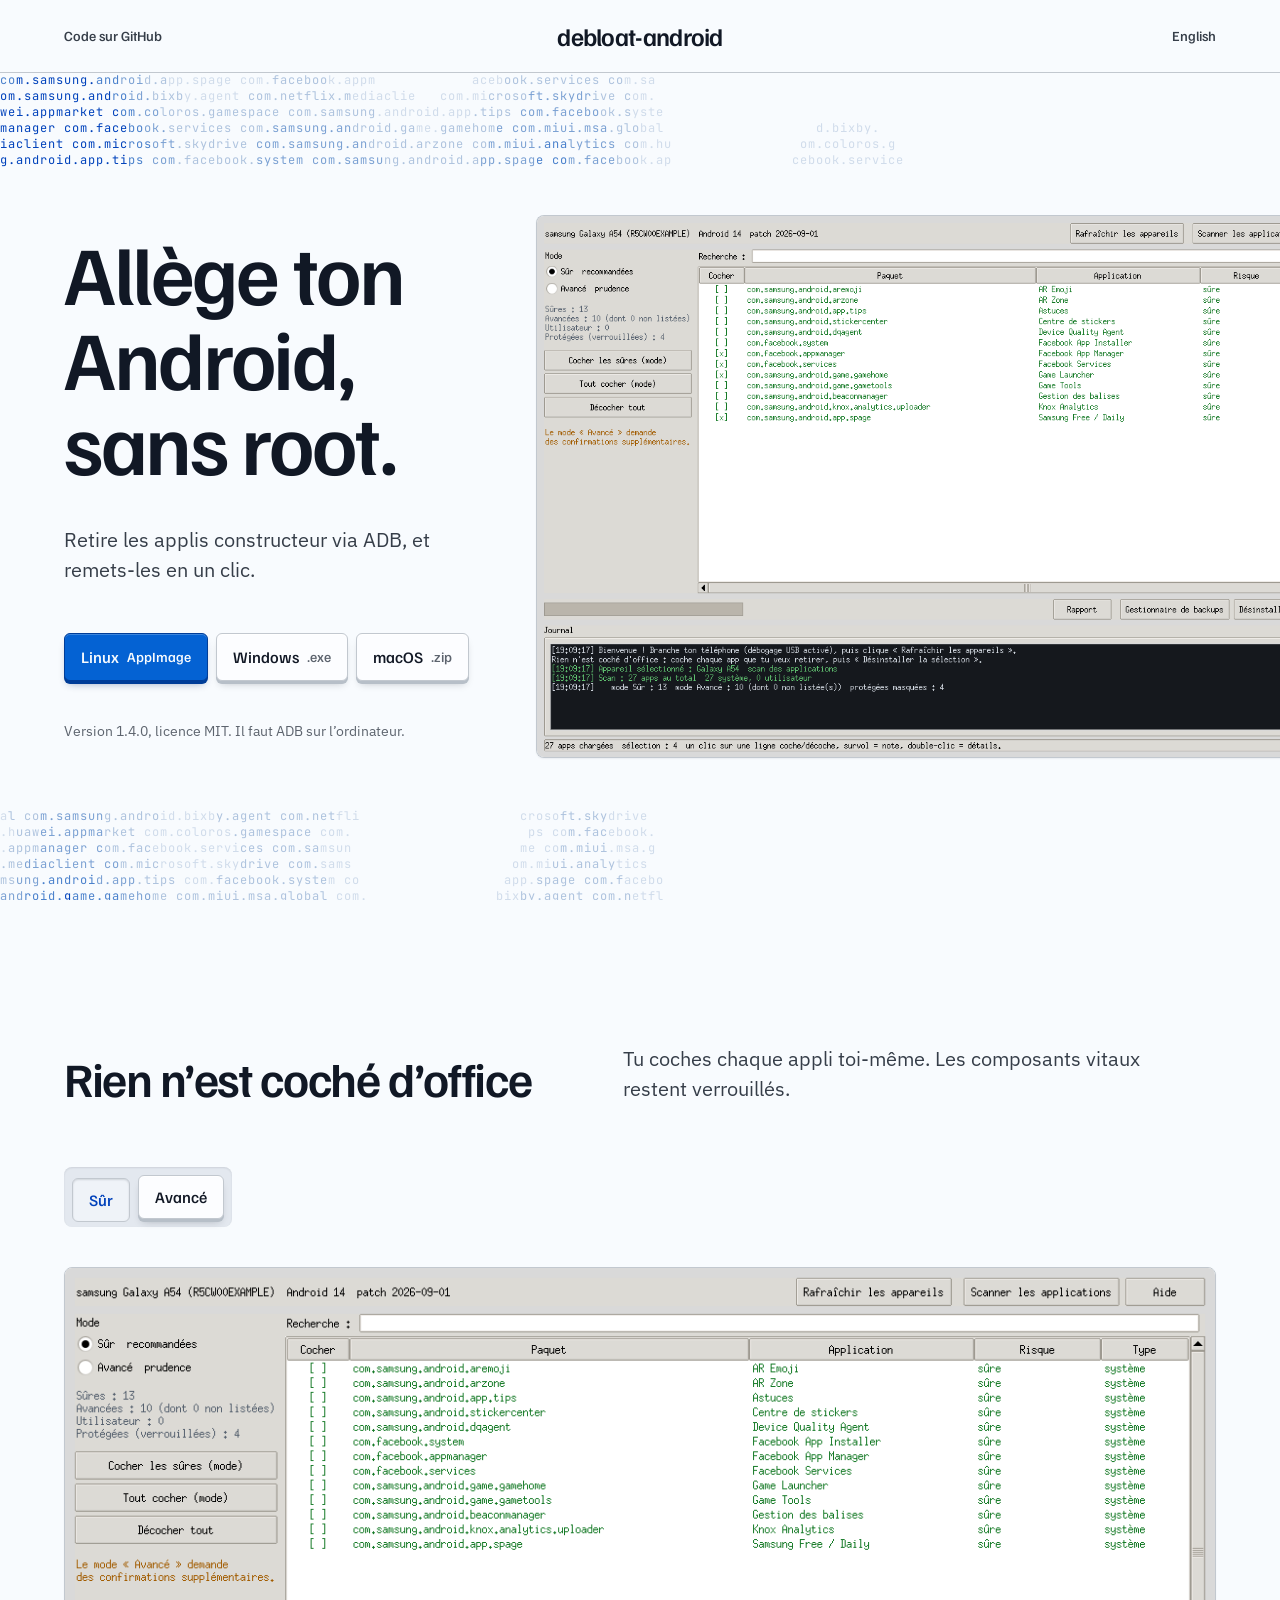
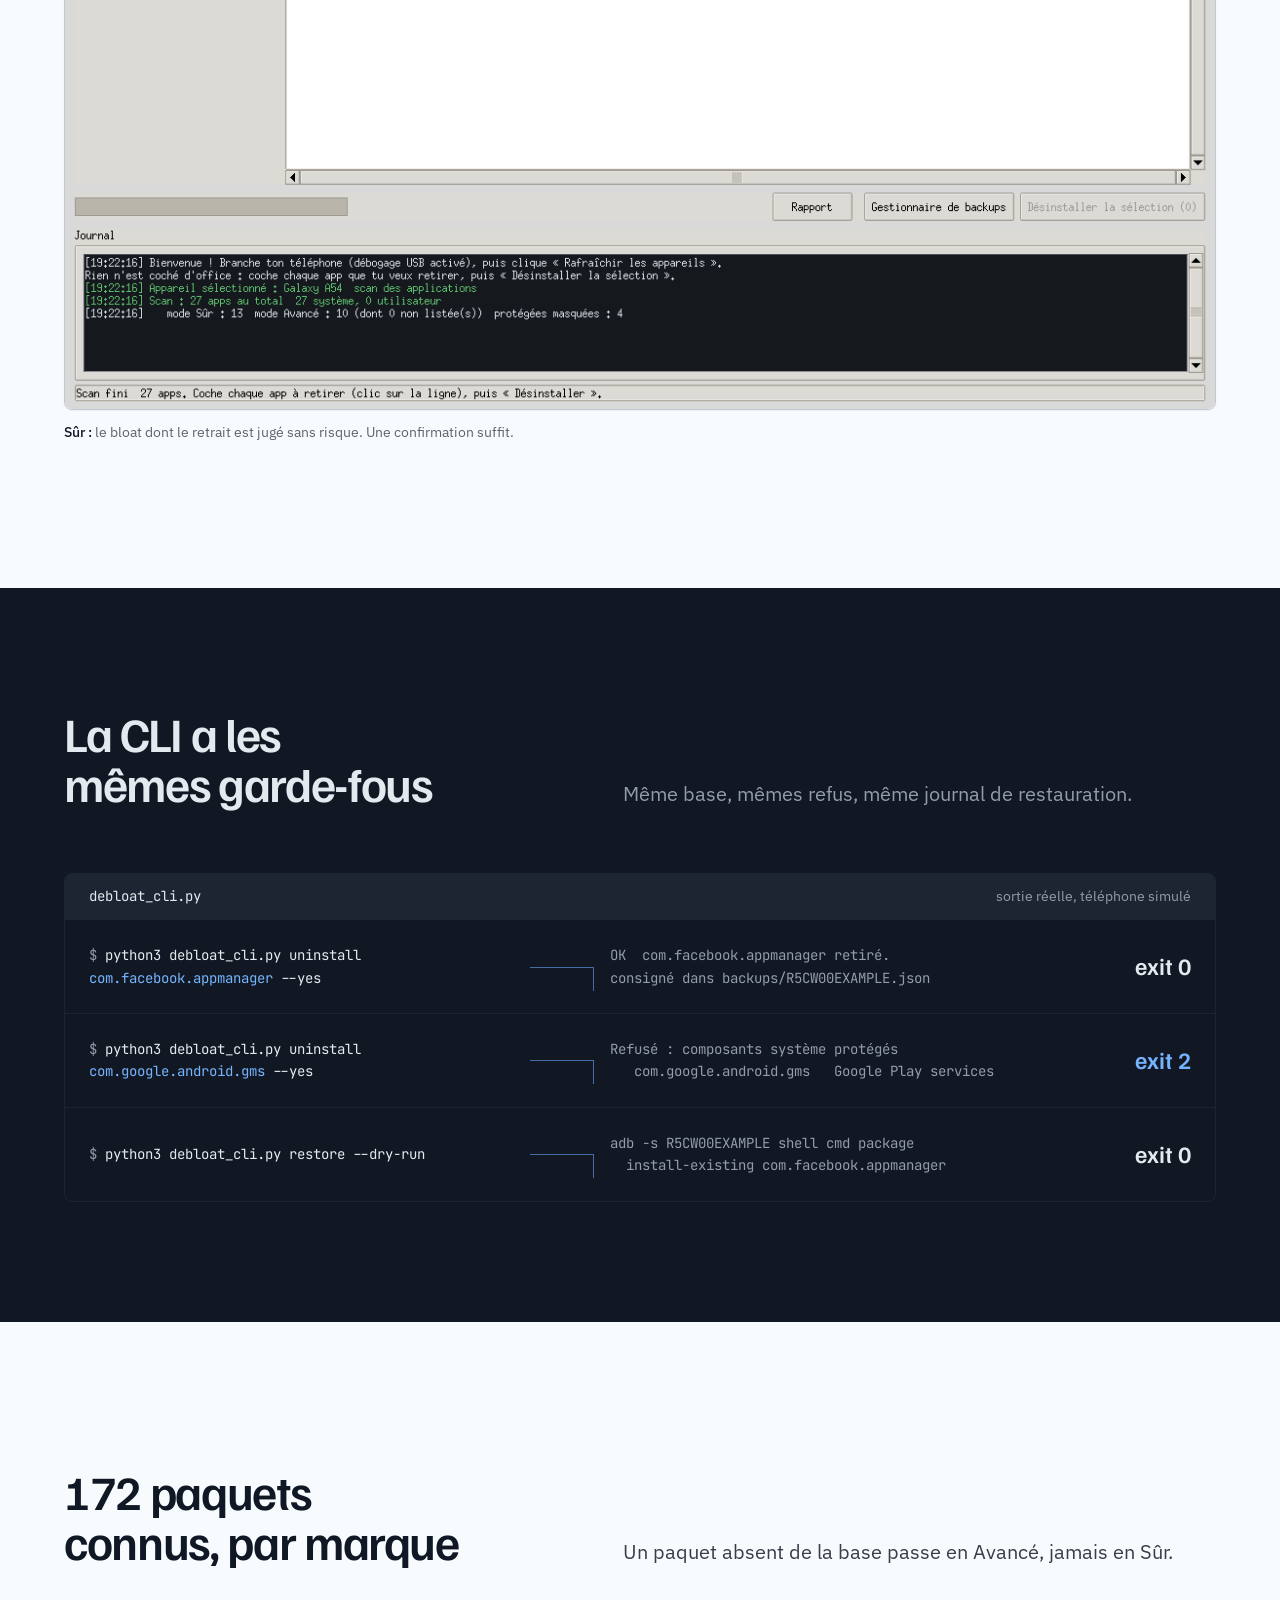
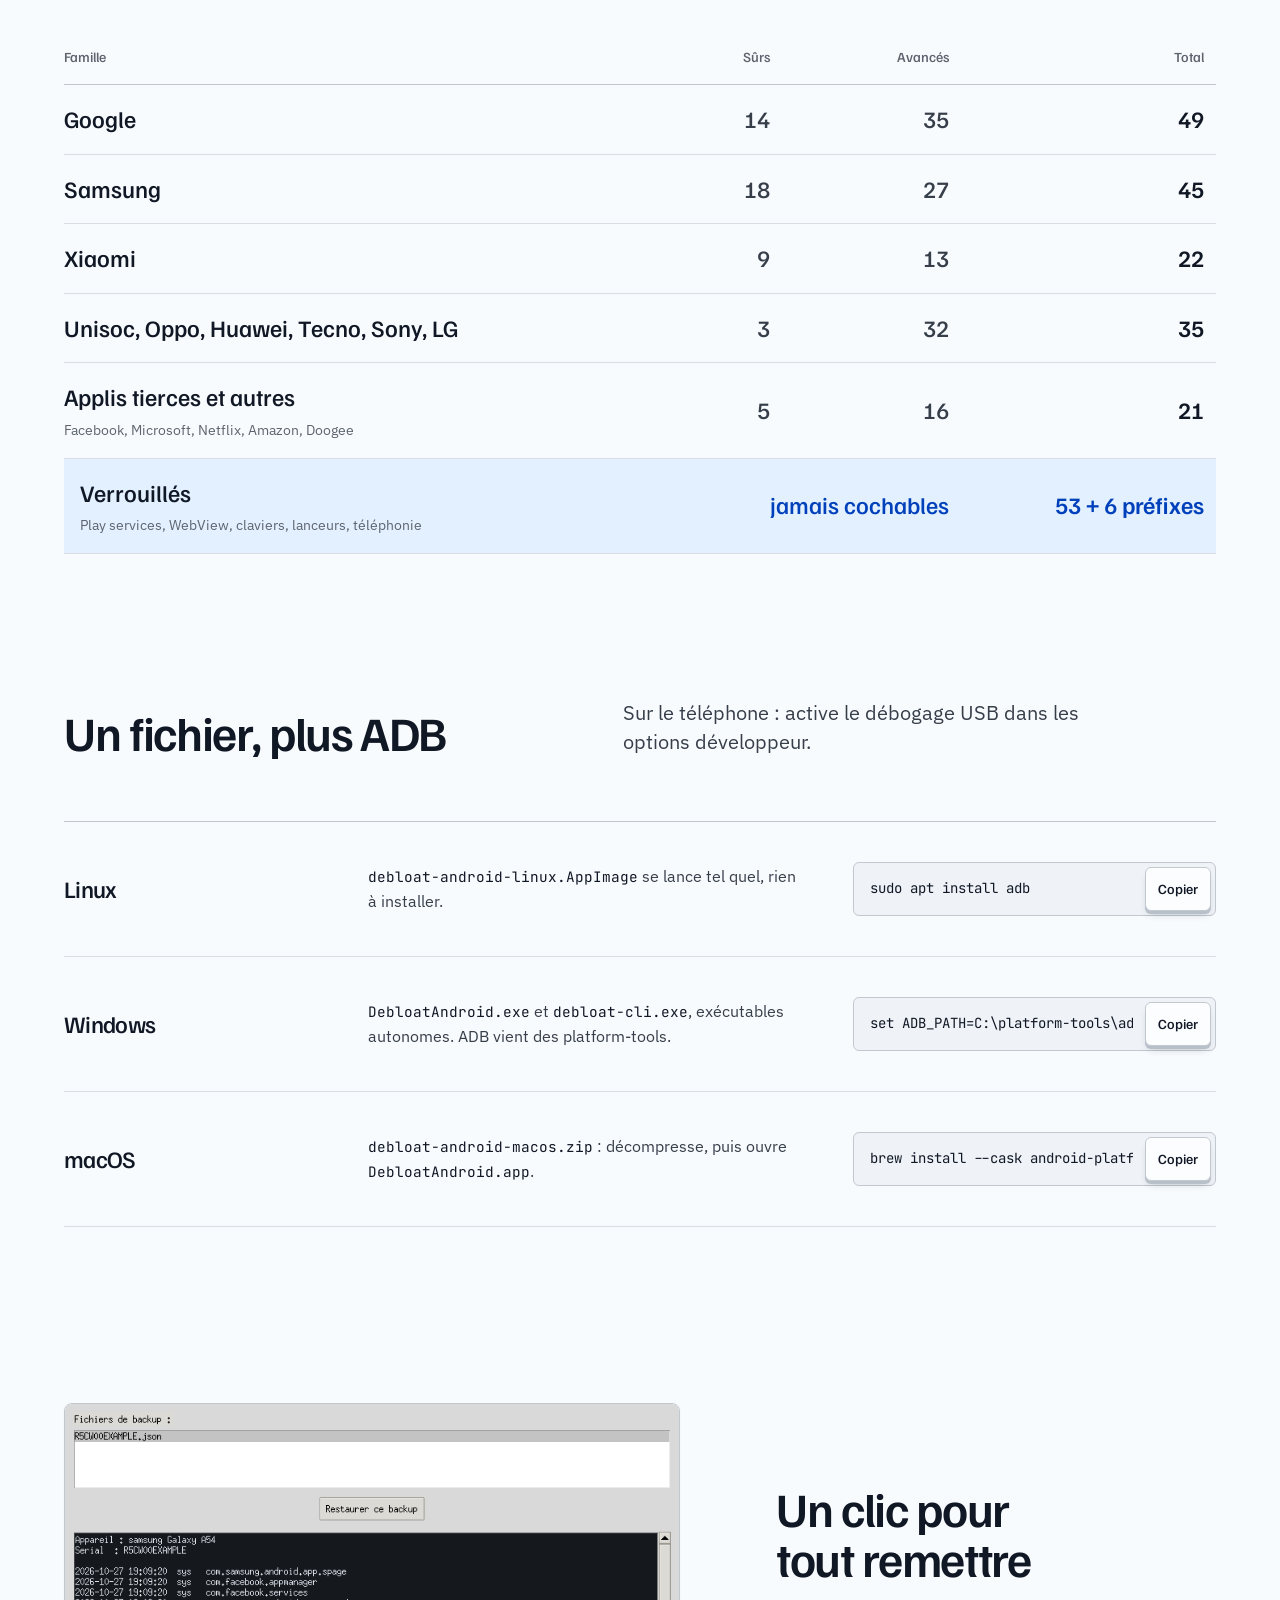
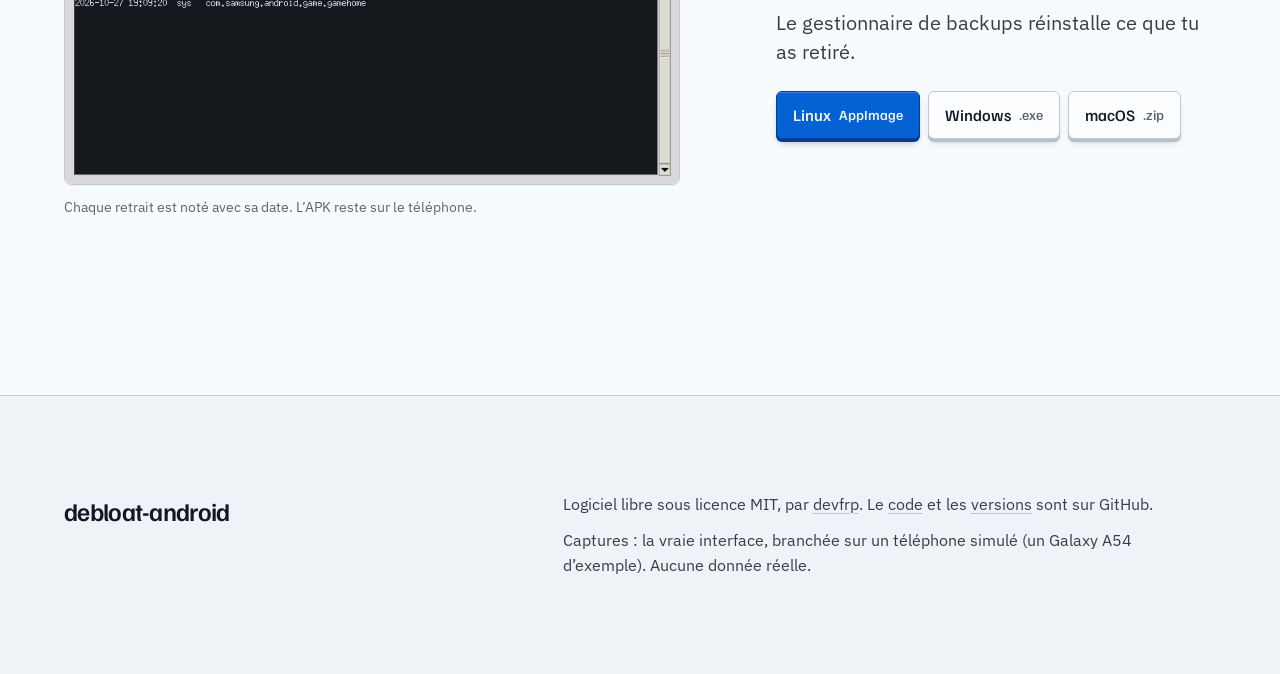
==== docs/index.html @ 0247d143 "Site du projet (FR + EN) sur GitHub Pages Page de présentation dans docs/ : la vraie interface captu" ====
<!doctype html>
<html lang="fr">
<head>
  <meta charset="utf-8">
  <meta name="viewport" content="width=device-width, initial-scale=1">
  <title>debloat-android : allège ton Android, sans root</title>
  <meta name="description" content="Retire les applis constructeur d’un téléphone Android via ADB, sans root, et remets-les en un clic. Interface Tkinter et CLI, Linux, Windows, macOS.">
  <link rel="canonical" href="https://devfrp.github.io/debloat-android/">
  <link rel="alternate" hreflang="fr" href="https://devfrp.github.io/debloat-android/">
  <link rel="alternate" hreflang="en" href="https://devfrp.github.io/debloat-android/index.en.html">
  <meta property="og:title" content="debloat-android">
  <meta property="og:description" content="Allège ton Android, sans root. Chaque retrait se restaure en un clic.">
  <meta property="og:image" content="https://devfrp.github.io/debloat-android/assets/gui-safe-fr.png">
  <link rel="preconnect" href="https://fonts.googleapis.com">
  <link rel="preconnect" href="https://fonts.gstatic.com" crossorigin>
  <link href="https://fonts.googleapis.com/css2?family=Familjen+Grotesk:wght@500;600&family=IBM+Plex+Sans:wght@400;500&family=JetBrains+Mono:wght@400&display=swap" rel="stylesheet">
  <link rel="stylesheet" href="style.css">
  <script>document.documentElement.classList.add('js')</script>
</head>
<body>
  <a class="skip" href="#main">Aller au contenu</a>

  <header class="mast">
    <div class="container mast-inner">
      <a class="mast-link" href="https://github.com/devfrp/debloat-android">Code sur GitHub</a>
      <a class="wordmark" href="./">debloat-android</a>
      <a class="mast-link mast-link--end" href="index.en.html" hreflang="en" lang="en">English</a>
    </div>
  </header>

  <main id="main">
    <section class="hero">
      <canvas class="field" aria-hidden="true"></canvas>
      <div class="container hero-grid">
        <div class="hero-text">
          <h1>Allège ton Android, sans root.</h1>
          <p class="lead">Retire les applis constructeur via ADB, et remets-les en un clic.</p>
          <div class="keys" data-dl>
            <a class="key key--primary" data-os="linux" href="https://github.com/devfrp/debloat-android/releases/latest/download/debloat-android-linux.AppImage">Linux <small>AppImage</small></a>
            <a class="key" data-os="windows" href="https://github.com/devfrp/debloat-android/releases/latest/download/DebloatAndroid.exe">Windows <small>.exe</small></a>
            <a class="key" data-os="macos" href="https://github.com/devfrp/debloat-android/releases/latest/download/debloat-android-macos.zip">macOS <small>.zip</small></a>
          </div>
          <p class="hero-note">Version 1.4.0, licence MIT. Il faut ADB sur l’ordinateur.</p>
        </div>
        <figure class="shot hero-shot">
          <img src="assets/gui-safe-fr.png" width="1180" height="760" fetchpriority="high"
               alt="La fenêtre de debloat-android après un scan : mode Sûr, treize applis Samsung et Facebook listées, quatre cochées, journal du scan en bas.">
        </figure>
      </div>
    </section>

    <section class="section" id="modes">
      <div class="container">
        <div class="head">
          <h2>Rien n’est coché d’office</h2>
          <p class="lead">Tu coches chaque appli toi-même. Les composants vitaux restent verrouillés.</p>
        </div>
        <div class="tray" role="group" aria-label="Mode">
          <button class="key" type="button" data-switch="mode-sur" aria-pressed="true">Sûr</button>
          <button class="key" type="button" data-switch="mode-avance" aria-pressed="false">Avancé</button>
        </div>
        <figure class="shot switch-panel" id="mode-sur">
          <img src="assets/gui-safe-clean-fr.png" width="1180" height="760" loading="lazy"
               alt="Mode Sûr juste après le scan : treize applis listées, aucune case cochée, bouton Désinstaller la sélection (0) grisé.">
          <figcaption><strong>Sûr :</strong> le bloat dont le retrait est jugé sans risque. Une confirmation suffit.</figcaption>
        </figure>
        <figure class="shot switch-panel" id="mode-avance" hidden>
          <img src="assets/gui-advanced-fr.png" width="1180" height="760" loading="lazy"
               alt="Mode Avancé : Bixby, Samsung Pay, Samsung Cloud, Netflix et d’autres applis système à manier avec prudence.">
          <figcaption><strong>Avancé :</strong> applis système sensibles et paquets non listés. Deux confirmations.</figcaption>
        </figure>
      </div>
    </section>

    <section class="band" id="cli">
      <div class="container">
        <div class="head">
          <h2>La CLI a les mêmes garde-fous</h2>
          <p class="lead">Même base, mêmes refus, même journal de restauration.</p>
        </div>
        <div class="cli">
          <div class="cli-strip"><code>debloat_cli.py</code><span>sortie réelle, téléphone simulé</span></div>
          <div class="cli-row">
            <pre class="cli-in"><span class="prompt">$</span> python3 debloat_cli.py uninstall <span class="token">com.facebook.appmanager</span> --yes</pre>
            <span class="elbow" aria-hidden="true"></span>
            <pre class="cli-out">OK  com.facebook.appmanager retiré.
consigné dans backups/R5CW00EXAMPLE.json</pre>
            <span class="exit">exit 0</span>
          </div>
          <div class="cli-row">
            <pre class="cli-in"><span class="prompt">$</span> python3 debloat_cli.py uninstall <span class="token">com.google.android.gms</span> --yes</pre>
            <span class="elbow" aria-hidden="true"></span>
            <pre class="cli-out">Refusé : composants système protégés
   com.google.android.gms   Google Play services</pre>
            <span class="exit exit--refused">exit 2</span>
          </div>
          <div class="cli-row">
            <pre class="cli-in"><span class="prompt">$</span> python3 debloat_cli.py restore --dry-run</pre>
            <span class="elbow" aria-hidden="true"></span>
            <pre class="cli-out">adb -s R5CW00EXAMPLE shell cmd package
  install-existing com.facebook.appmanager</pre>
            <span class="exit">exit 0</span>
          </div>
        </div>
      </div>
    </section>

    <section class="section" id="base">
      <div class="container">
        <div class="head">
          <h2>172 paquets connus, par marque</h2>
          <p class="lead">Un paquet absent de la base passe en Avancé, jamais en Sûr.</p>
        </div>
        <table class="ledger">
          <thead>
            <tr><th scope="col">Famille</th><th scope="col">Sûrs</th><th scope="col">Avancés</th><th scope="col">Total</th></tr>
          </thead>
          <tbody>
            <tr><th scope="row">Google</th><td>14</td><td>35</td><td class="total">49</td></tr>
            <tr><th scope="row">Samsung</th><td>18</td><td>27</td><td class="total">45</td></tr>
            <tr><th scope="row">Xiaomi</th><td>9</td><td>13</td><td class="total">22</td></tr>
            <tr><th scope="row">Unisoc, Oppo, Huawei, Tecno, Sony, LG</th><td>3</td><td>32</td><td class="total">35</td></tr>
            <tr><th scope="row">Applis tierces et autres<span class="note">Facebook, Microsoft, Netflix, Amazon, Doogee</span></th><td>5</td><td>16</td><td class="total">21</td></tr>
            <tr class="locked"><th scope="row">Verrouillés<span class="note">Play services, WebView, claviers, lanceurs, téléphonie</span></th><td colspan="2">jamais cochables</td><td class="total">53 + 6 préfixes</td></tr>
          </tbody>
        </table>
      </div>
    </section>

    <section class="section" id="installer">
      <div class="container">
        <div class="head">
          <h2>Un fichier, plus ADB</h2>
          <p class="lead">Sur le téléphone : active le débogage USB dans les options développeur.</p>
        </div>
        <div class="rows">
          <div class="row">
            <h3>Linux</h3>
            <p><code>debloat-android-linux.AppImage</code> se lance tel quel, rien à installer.</p>
            <div class="cmd"><code>sudo apt install adb</code><button class="copy" type="button" data-done="Copié" data-fail="Échec">Copier</button></div>
          </div>
          <div class="row">
            <h3>Windows</h3>
            <p><code>DebloatAndroid.exe</code> et <code>debloat-cli.exe</code>, exécutables autonomes. ADB vient des platform-tools.</p>
            <div class="cmd"><code>set ADB_PATH=C:\platform-tools\adb.exe</code><button class="copy" type="button" data-done="Copié" data-fail="Échec">Copier</button></div>
          </div>
          <div class="row">
            <h3>macOS</h3>
            <p><code>debloat-android-macos.zip</code> : décompresse, puis ouvre <code>DebloatAndroid.app</code>.</p>
            <div class="cmd"><code>brew install --cask android-platform-tools</code><button class="copy" type="button" data-done="Copié" data-fail="Échec">Copier</button></div>
          </div>
        </div>
      </div>
    </section>

    <section class="close" id="telecharger">
      <div class="container close-grid">
        <figure class="shot">
          <img src="assets/gui-backups-fr.png" width="760" height="470" loading="lazy"
               alt="Le gestionnaire de backups : le fichier JSON du téléphone, les quatre retraits datés, et le bouton Restaurer ce backup.">
          <figcaption>Chaque retrait est noté avec sa date. L’APK reste sur le téléphone.</figcaption>
        </figure>
        <div class="close-text">
          <h2>Un clic pour tout remettre</h2>
          <p class="lead">Le gestionnaire de backups réinstalle ce que tu as retiré.</p>
          <div class="keys" data-dl>
            <a class="key key--primary" data-os="linux" href="https://github.com/devfrp/debloat-android/releases/latest/download/debloat-android-linux.AppImage">Linux <small>AppImage</small></a>
            <a class="key" data-os="windows" href="https://github.com/devfrp/debloat-android/releases/latest/download/DebloatAndroid.exe">Windows <small>.exe</small></a>
            <a class="key" data-os="macos" href="https://github.com/devfrp/debloat-android/releases/latest/download/debloat-android-macos.zip">macOS <small>.zip</small></a>
          </div>
        </div>
      </div>
    </section>
  </main>

  <footer class="colophon">
    <div class="container colophon-inner">
      <a class="wordmark" href="./">debloat-android</a>
      <div>
        <p>Logiciel libre sous licence MIT, par <a href="https://devfrp.github.io/">devfrp</a>. Le <a href="https://github.com/devfrp/debloat-android">code</a> et les <a href="https://github.com/devfrp/debloat-android/releases">versions</a> sont sur GitHub.</p>
        <p>Captures : la vraie interface, branchée sur un téléphone simulé (un Galaxy A54 d’exemple). Aucune donnée réelle.</p>
      </div>
    </div>
  </footer>

  <script src="site.js" defer></script>
</body>
</html>
---- docs/style.css ----
/* Hallmark · shape: Workbench · genre: modern-minimal · theme: Cobalt (deal 1/3, seed debloat-android-debloat-android-phone-58f7·7ae66291·2026-10-27·r0) · job: try · draw: ba26b4
 * hero: Stage · nav: masthead · footer: colophon block · imagery: screenshots 3 (Xvfb, the real Tkinter GUI on a simulated phone) · signature: the real scan window, four vendor apps checked, over a field of package names that thins from left to right
 * axes: light/grotesk-sans/cool · posture: restrained · contrast: pass · fold: pass · v2.0.0 */
/* Hallmark · pre-emit critique: P4 H4 E4 S5 R4 V4 · weakest: P, a tool page argues little; the argument is reversibility, so the CLI refusal (exit 2) and the restore command carry it instead of adjectives */
/* Hallmark · hero-review: not run apart, the hero went through sloplint render (44b, 44c, 79) · finish-review: opencode (fresh context) · fix · 3 findings · 3 resolved: the Safe panel now shows its own unchecked capture, the EN head sets in three lines, phone commands wrap · gap: none */
@import url("./tokens.css");
@import url("./base.css");

:root { --shadow-tray: inset 0 1px 2px oklch(21% 0.028 262 / 0.1); --mast-h: 73px; }

body { font-variant-numeric: tabular-nums; }
h1, h2, h3 { font-weight: var(--display-weight); color: var(--color-ink); }
h1 { line-height: 1.02; }
h3 { font-weight: 500; }
code, pre, .mono { font-family: var(--font-outlier); }

.skip { position: absolute; left: var(--space-md); top: calc(-1 * var(--space-3xl)); z-index: var(--z-toast); padding: var(--space-xs) var(--space-md); background: var(--color-accent); color: var(--color-accent-ink); }
.skip:focus-visible { top: var(--space-md); }

/* nav: masthead, the wordmark centred over a rule */
.mast { position: relative; z-index: var(--z-raised); background: var(--color-paper); border-bottom: var(--rule-hair) solid var(--color-rule-2); }
.mast-inner { display: grid; grid-template-columns: minmax(0, 1fr) auto minmax(0, 1fr); align-items: center; min-height: 72px; }
.wordmark { justify-self: center; font-family: var(--font-display); font-size: var(--text-xl); font-weight: 600; letter-spacing: var(--tracking-display); color: var(--color-ink); text-decoration: none; white-space: nowrap; }
.mast-link { display: inline-flex; align-items: center; min-height: 44px; color: var(--color-ink-2); font-family: var(--font-display); font-size: var(--text-sm); font-weight: 500; text-decoration: underline; text-decoration-color: transparent; transition: color var(--dur-micro) var(--ease-out), text-decoration-color var(--dur-micro) var(--ease-out); }
.mast-link:hover, .wordmark:hover { color: var(--color-accent); text-decoration-color: var(--color-accent); }
.mast-link--end { justify-self: end; }

/* keycaps */
.keys { display: flex; flex-wrap: wrap; gap: var(--space-xs); }
.key { display: inline-flex; align-items: center; gap: var(--space-xs); min-height: 48px; padding: 0 var(--space-md); border: var(--rule-hair) solid var(--color-rule-2); border-radius: var(--radius-input); background: var(--color-key-face); color: var(--color-ink); font: 500 var(--text-md)/1 var(--font-display); text-decoration: none; white-space: nowrap; cursor: pointer; box-shadow: var(--shadow-key); transition: transform var(--dur-micro) var(--ease-out), box-shadow var(--dur-micro) var(--ease-out); }
.key small { color: var(--color-muted); font-size: var(--text-sm); font-weight: 500; }
.key:hover { transform: translateY(-1px); }
.key:active { transform: translateY(3px); box-shadow: var(--shadow-key-press); }
.key:disabled, .key[aria-disabled="true"] { opacity: 0.55; cursor: not-allowed; transform: none; }
.key--primary { background: var(--color-accent); border-color: var(--color-accent-edge); color: var(--color-accent-ink); box-shadow: var(--shadow-key-accent); }
.key--primary small { color: var(--color-accent-ink); }
.key--primary:active { box-shadow: var(--shadow-key-press); }

/* hero: Stage, the real window bleeding off the outer edge */
.hero { position: relative; isolation: isolate; min-height: calc(100dvh - var(--mast-h)); display: grid; align-items: center; padding-block: var(--space-2xl); background-image: radial-gradient(var(--color-glyph-1) 1px, transparent 1px); background-size: var(--cell-w) var(--cell-h); }
.js .hero { background-image: none; }
.field { position: absolute; inset: 0; z-index: -1; width: 100%; height: 100%; pointer-events: none; }
.hero-grid { display: grid; grid-template-columns: minmax(0, 3fr) minmax(0, 5fr); gap: var(--space-2xl); align-items: center; }
.hero-text { display: grid; gap: var(--space-xl); }
.hero-text h1 { font-size: clamp(2.75rem, 6.2vw + 0.25rem, 6rem); }
.hero-text .lead { color: var(--color-ink-2); }
.hero-text .keys { margin-top: var(--space-xs); }
.hero-note { color: var(--color-muted); font-size: var(--text-sm); }
.shot.hero-shot { margin: 0 calc(-1 * (var(--gutter) + var(--space-3xl))) 0 0; }

/* captures: the real window, unframed, on the theme's cut */
.shot { margin: 0; }
.shot img { width: 100%; height: auto; border: var(--rule-hair) solid var(--color-rule-2); border-radius: var(--radius-card); box-shadow: var(--shadow-card); image-rendering: auto; }
@supports (corner-shape: bevel) { .shot img { border-radius: var(--cut-l) 4px var(--cut-l) 4px; corner-shape: bevel round bevel round; } }
.hero-shot img { border-right: 0; border-radius: var(--radius-card) 0 0 var(--radius-card); }
@supports (corner-shape: bevel) { .hero-shot img { border-radius: var(--cut-l) 0 0 4px; } }
.shot figcaption { margin-top: var(--space-sm); color: var(--color-muted); font-size: var(--text-sm); max-width: 60ch; }

/* sections */
.section { padding-block: var(--section-gap) 0; }
.section--tight { padding-block: var(--section-gap-s) 0; }
.head { display: grid; grid-template-columns: minmax(0, 5fr) minmax(0, 6fr); column-gap: calc(var(--gap-columns) * 2); align-items: end; margin-bottom: var(--space-2xl); }
.head .lead { color: var(--color-ink-2); }

/* switcher: Sûr / Avancé on a sunken tray */
.tray { display: inline-flex; gap: var(--space-xs); padding: var(--space-xs); margin-bottom: var(--space-xl); border-radius: var(--radius-card); background: var(--color-paper-3); box-shadow: var(--shadow-tray); }
.tray .key { min-height: 44px; }
.tray .key[aria-pressed="true"] { transform: translateY(3px); box-shadow: var(--shadow-key-press); background: var(--color-paper-2); color: var(--color-accent-deep); }
.switch-panel { max-width: 1180px; }
.switch-panel figcaption strong { color: var(--color-ink); font-weight: 500; }

/* the CLI, one graphite band */
.band { margin-top: var(--section-gap); padding-block: var(--section-gap-s); background: var(--color-graphite); color: var(--color-graphite-ink); }
.band h2 { color: var(--color-graphite-ink); }
.band .lead { color: var(--color-graphite-muted); }
.cli { border: var(--rule-hair) solid var(--color-graphite-2); border-radius: var(--radius-card); overflow: hidden; }
.cli-strip { display: flex; justify-content: space-between; gap: var(--space-md); padding: var(--space-sm) var(--space-lg); background: var(--color-graphite-2); color: var(--color-graphite-muted); font-size: var(--text-sm); }
.cli-strip code { color: var(--color-graphite-ink); }
.cli-row { display: grid; grid-template-columns: minmax(0, 5fr) 64px minmax(0, 6fr) auto; align-items: center; gap: var(--space-md); padding: var(--space-lg); border-top: var(--rule-hair) solid var(--color-graphite-2); }
.cli-row:first-of-type { border-top: 0; }
.cli-row pre { margin: 0; white-space: pre-wrap; overflow-wrap: anywhere; font-size: var(--text-sm); line-height: 1.6; }
.cli-in { color: var(--color-graphite-ink); }
.cli-in .prompt { color: var(--color-graphite-muted); }
.cli-in .token { color: var(--color-accent-2); }
.cli-out { color: var(--color-graphite-muted); }
.elbow { height: 24px; border-top: var(--rule-hair) solid var(--color-graphite-glyph-3); border-right: var(--rule-hair) solid var(--color-graphite-glyph-3); transform: translateY(12px); }
.exit { font-family: var(--font-display); font-size: var(--text-title); font-weight: 600; color: var(--color-graphite-ink); white-space: nowrap; }
.exit--refused { color: var(--color-accent-2); }

/* the database as a ruled table */
.ledger { width: 100%; border-collapse: collapse; }
.ledger th, .ledger td { padding: var(--space-md) var(--space-sm); border-bottom: var(--rule-hair) solid var(--color-rule); text-align: right; }
.ledger th:first-child, .ledger td:first-child { text-align: left; padding-left: 0; }
.ledger thead th { color: var(--color-muted); font-family: var(--font-display); font-size: var(--text-sm); font-weight: 500; border-bottom-color: var(--color-rule-2); }
.ledger tbody th { font-family: var(--font-display); font-size: var(--text-title); font-weight: 500; }
.ledger td { font-family: var(--font-display); font-size: var(--text-title); font-weight: 500; color: var(--color-ink-2); }
.ledger td.total { color: var(--color-ink); font-weight: 600; }
.ledger tr.locked { background: var(--color-accent-wash); }
.ledger tr.locked th { padding-left: var(--space-md); }
.ledger tr.locked td { color: var(--color-accent-deep); }
.ledger .note { display: block; margin-top: var(--space-2xs); color: var(--color-muted); font-family: var(--font-body); font-size: var(--text-sm); font-weight: 400; }

/* platforms as rows */
.rows { border-top: var(--rule-hair) solid var(--color-rule-2); }
.row { display: grid; grid-template-columns: minmax(0, 3fr) minmax(0, 5fr) minmax(0, 4fr); gap: var(--gap-columns); align-items: center; padding-block: var(--space-xl); border-bottom: var(--rule-hair) solid var(--color-rule); }
.row h3 { font-size: var(--text-title); }
.row p { color: var(--color-ink-2); }
.row p code { color: var(--color-ink); font-size: 0.9em; }
.cmd { display: flex; align-items: center; justify-content: space-between; gap: var(--space-sm); min-height: 48px; padding: var(--space-2xs) var(--space-2xs) var(--space-2xs) var(--space-md); border: var(--rule-hair) solid var(--color-rule-2); border-radius: var(--radius-input); background: var(--color-paper-2); min-width: 0; }
@supports (corner-shape: bevel) { .cmd { border-radius: var(--cut) 4px var(--cut) 4px; corner-shape: bevel round bevel round; } }
.cmd code { flex: 1 1 auto; min-width: 0; overflow-x: auto; white-space: nowrap; font-size: var(--text-sm); }
.copy { flex-shrink: 0; min-height: 44px; min-width: 64px; padding: 0 var(--space-sm); border: var(--rule-hair) solid var(--color-rule-2); border-radius: var(--radius-input); background: var(--color-key-face); color: var(--color-ink); font: 500 var(--text-sm)/1 var(--font-display); cursor: pointer; box-shadow: var(--shadow-key); transition: transform var(--dur-micro) var(--ease-out), box-shadow var(--dur-micro) var(--ease-out); }
.copy:hover { transform: translateY(-1px); }
.copy:active { transform: translateY(3px); box-shadow: var(--shadow-key-press); }
.copy:disabled { opacity: 0.55; cursor: not-allowed; }

/* the close: the restore window beside the download */
.close { padding-block: var(--section-gap-l); }
.close-grid { display: grid; grid-template-columns: minmax(0, 7fr) minmax(0, 5fr); gap: var(--space-3xl); align-items: center; }
.close-text { display: grid; gap: var(--space-lg); }
.close-text .lead { color: var(--color-ink-2); }

/* footer: colophon block */
.colophon { padding-block: var(--space-3xl); border-top: var(--rule-hair) solid var(--color-rule-2); background: var(--color-paper-2); }
.colophon-inner { display: grid; grid-template-columns: minmax(0, 5fr) minmax(0, 7fr); gap: var(--gap-columns); align-items: start; }
.colophon .wordmark { justify-self: start; }
.colophon p { color: var(--color-ink-2); max-width: 62ch; }
.colophon p + p { margin-top: var(--space-sm); }
.colophon a { text-decoration-color: var(--color-rule-2); text-underline-offset: 0.2em; transition: text-decoration-color var(--dur-micro) var(--ease-out), color var(--dur-micro) var(--ease-out); }
.colophon a:hover { color: var(--color-accent); text-decoration-color: var(--color-accent); }

@media (max-width: 60rem) {
  .hero { min-height: 0; }
  .hero-grid, .close-grid, .head, .colophon-inner { grid-template-columns: minmax(0, 1fr); row-gap: var(--space-xl); }
  .shot.hero-shot { margin-right: 0; }
  .hero-shot img { border-right: var(--rule-hair) solid var(--color-rule-2); border-radius: var(--radius-card); }
  .head { row-gap: var(--space-md); }
  .row { grid-template-columns: minmax(0, 1fr); gap: var(--space-sm); }
  .cli-row { grid-template-columns: minmax(0, 1fr) auto; }
  .cli-row .elbow { display: none; }
  .cli-row .cli-in { grid-column: 1 / -1; }
}
@media (max-width: 40rem) {
  .mast-inner { grid-template-columns: auto minmax(0, 1fr) auto; column-gap: var(--space-sm); }
  .wordmark { font-size: var(--text-lg); }
  .keys .key { flex: 1 1 100%; justify-content: center; }
  .ledger th, .ledger td { padding-inline: var(--space-xs); }
  .cmd code { white-space: pre-wrap; overflow-wrap: anywhere; }
  .ledger tbody th, .ledger td { font-size: var(--text-lg); }
}
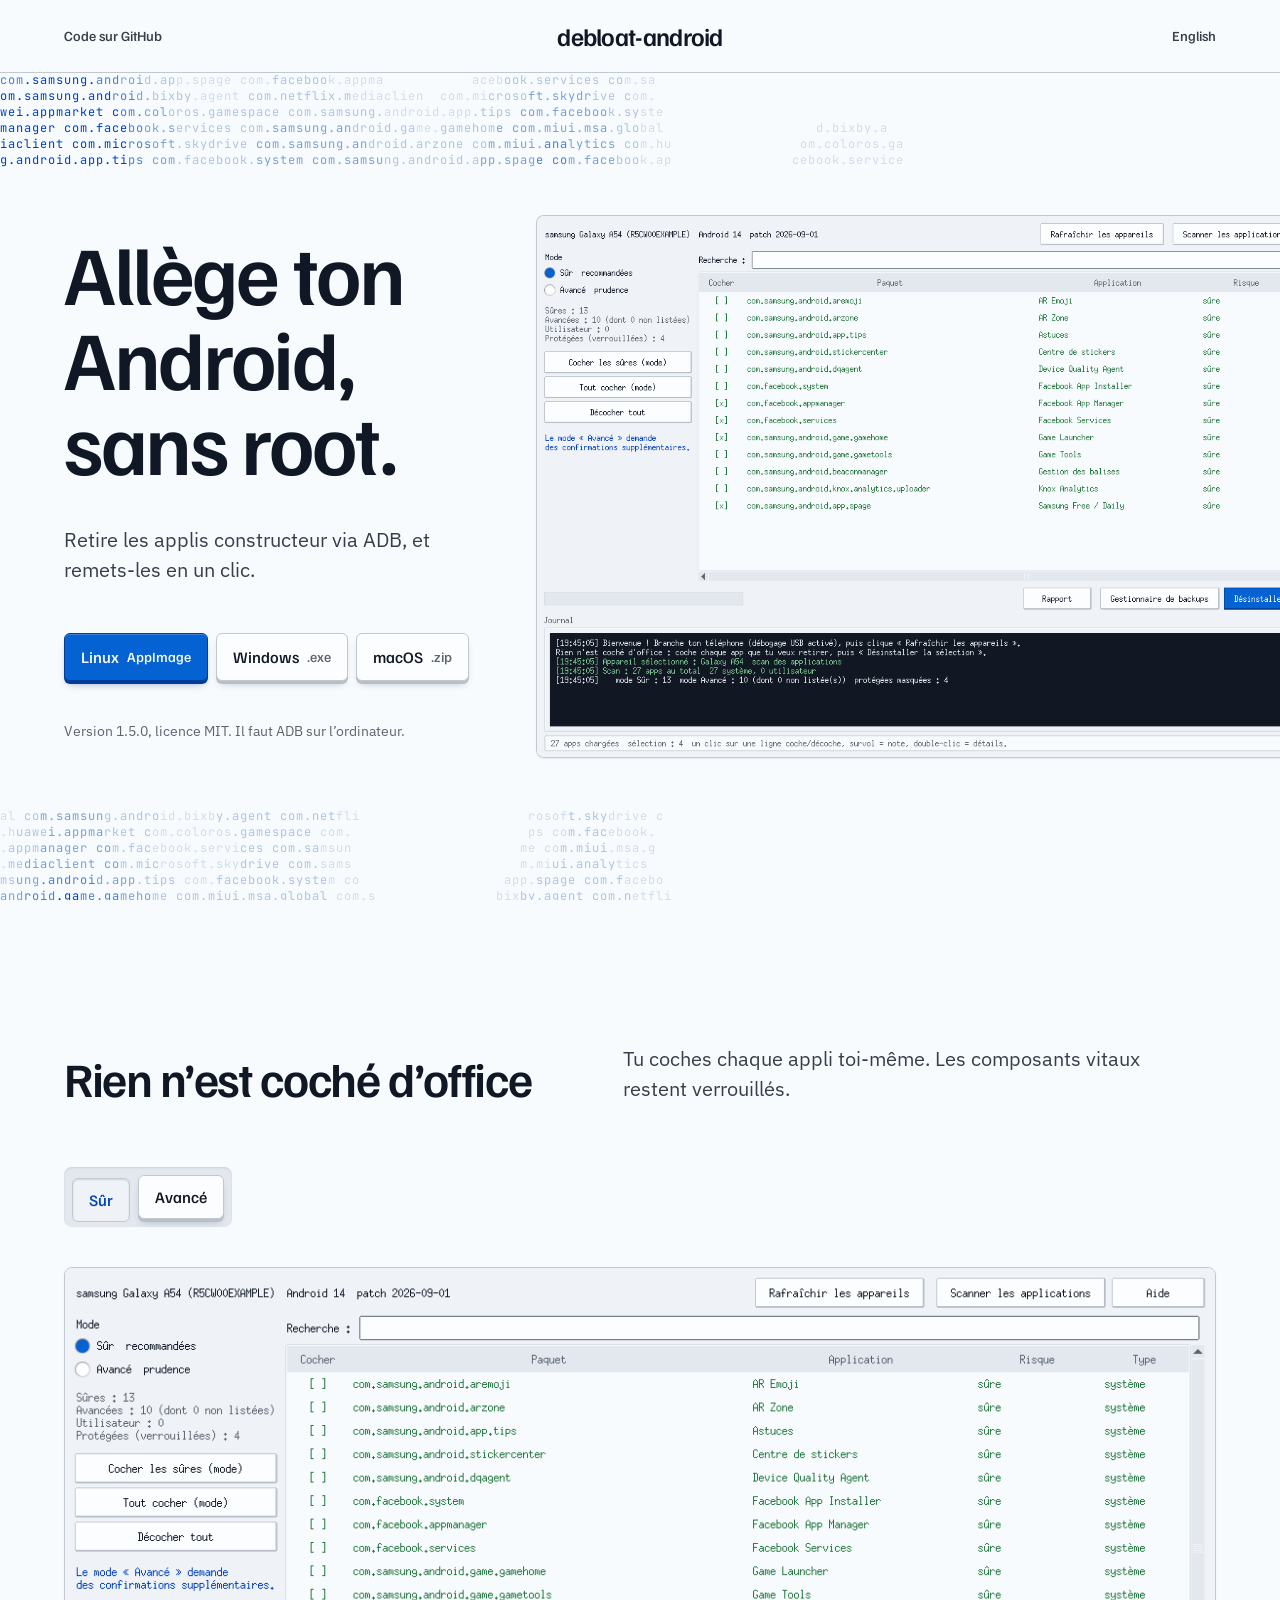
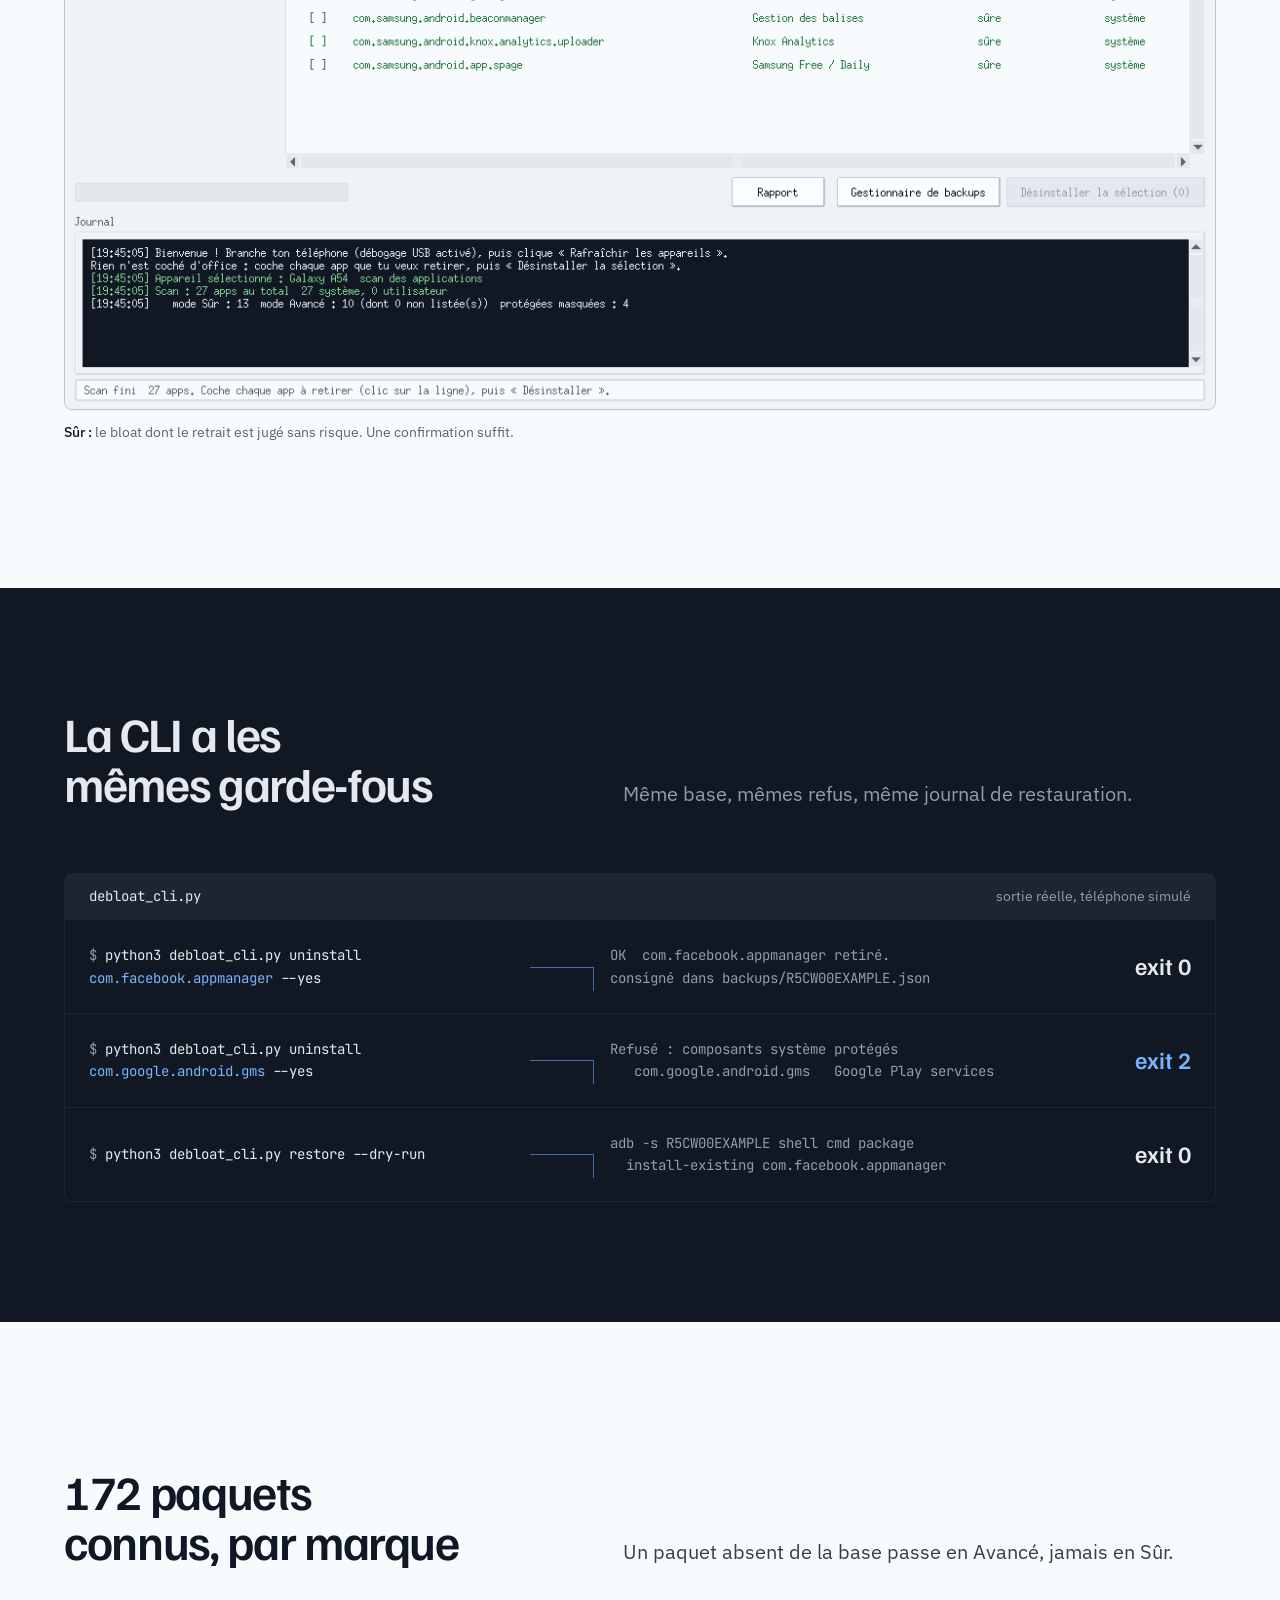
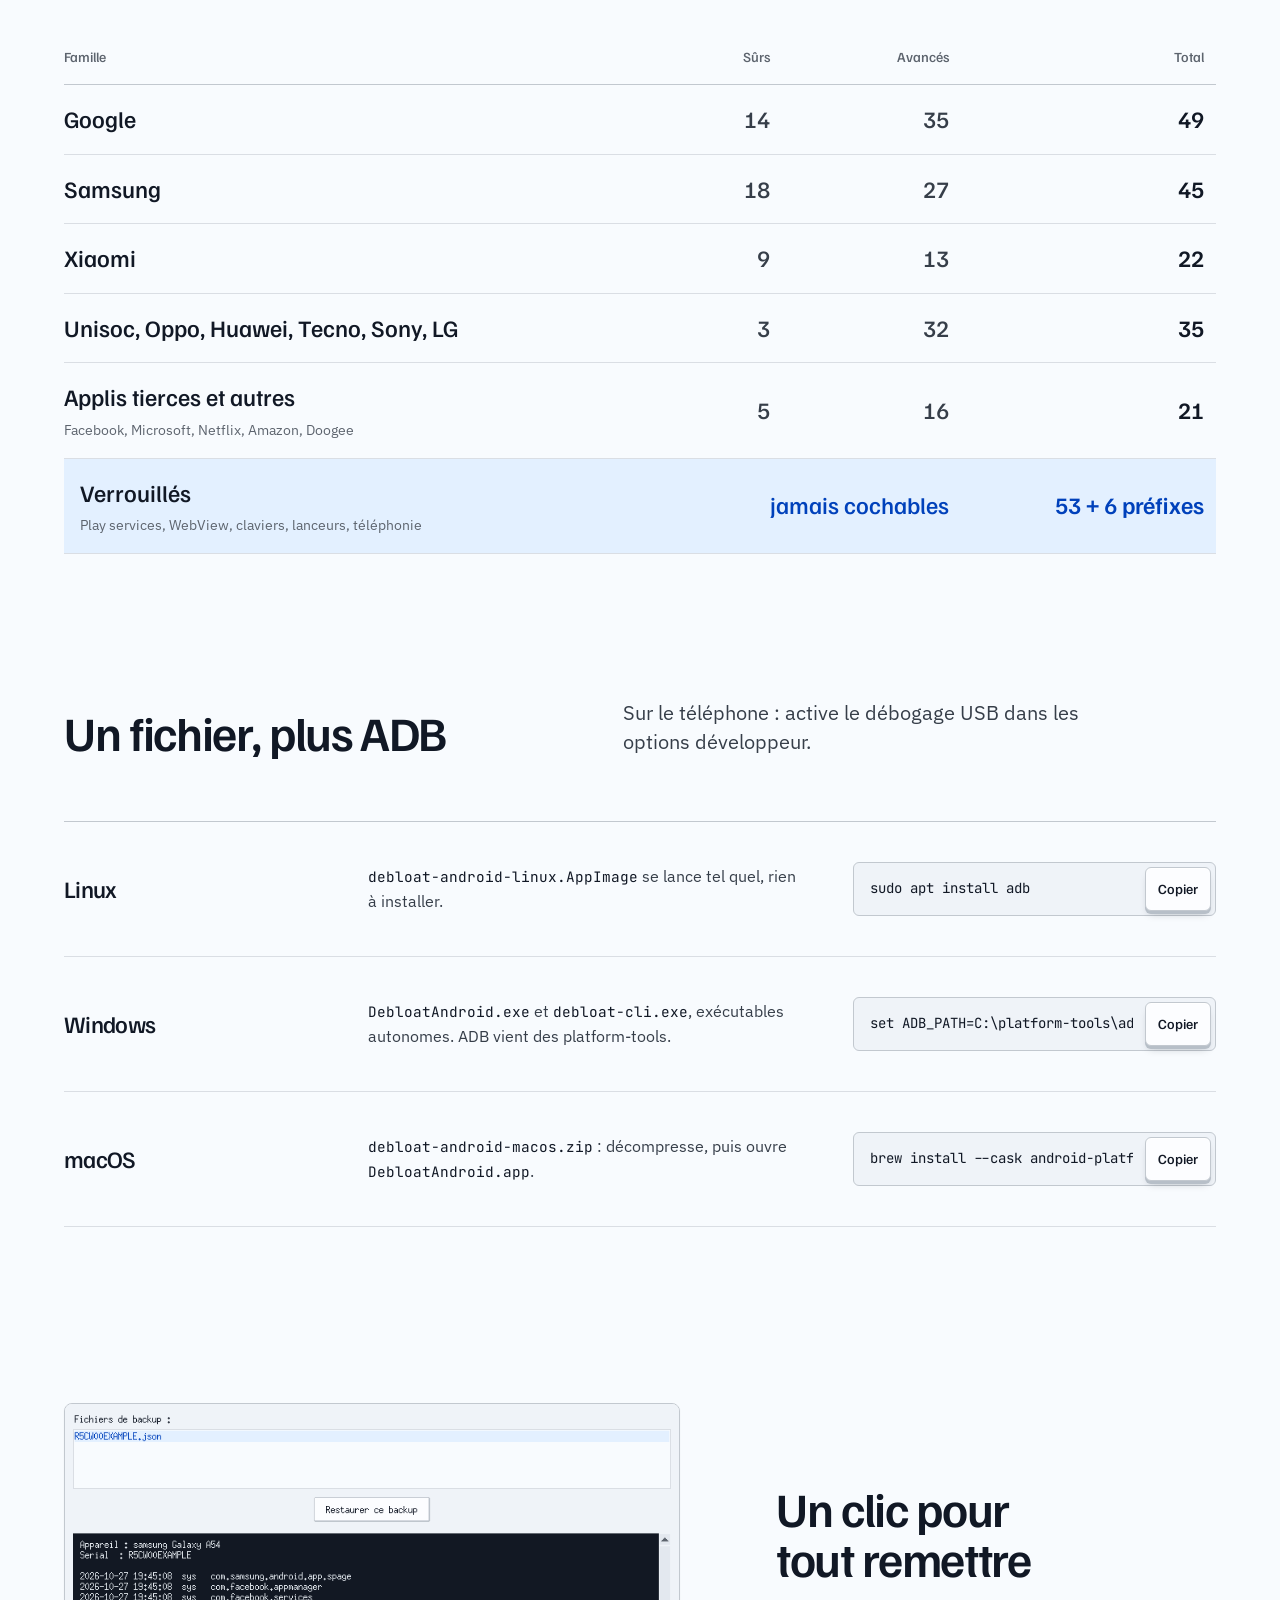
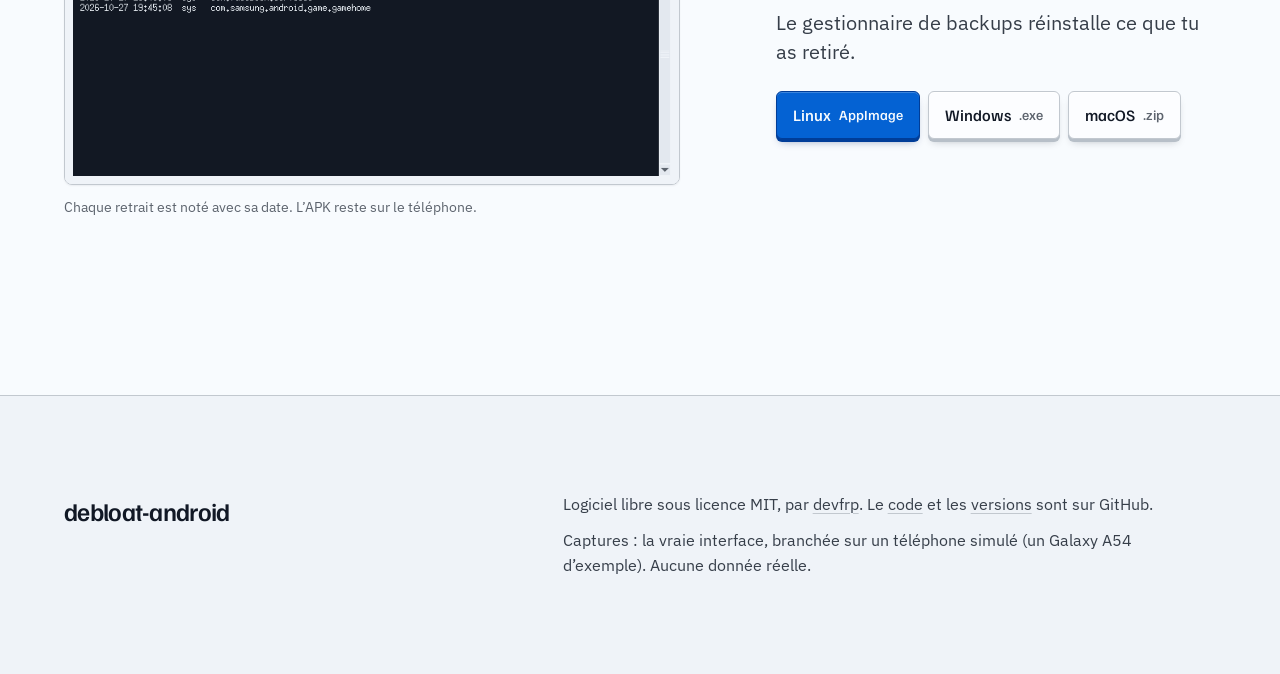
==== commit 2b779bdf: "Interface aux couleurs du site (thème Cobalt), version 1.5.0 Nouveau module theme.py : papier clair," ====
--- a/docs/index.html
+++ b/docs/index.html
@@ -40,7 +40,7 @@
             <a class="key" data-os="windows" href="https://github.com/devfrp/debloat-android/releases/latest/download/DebloatAndroid.exe">Windows <small>.exe</small></a>
             <a class="key" data-os="macos" href="https://github.com/devfrp/debloat-android/releases/latest/download/debloat-android-macos.zip">macOS <small>.zip</small></a>
           </div>
-          <p class="hero-note">Version 1.4.0, licence MIT. Il faut ADB sur l’ordinateur.</p>
+          <p class="hero-note">Version 1.5.0, licence MIT. Il faut ADB sur l’ordinateur.</p>
         </div>
         <figure class="shot hero-shot">
           <img src="assets/gui-safe-fr.png" width="1180" height="760" fetchpriority="high"
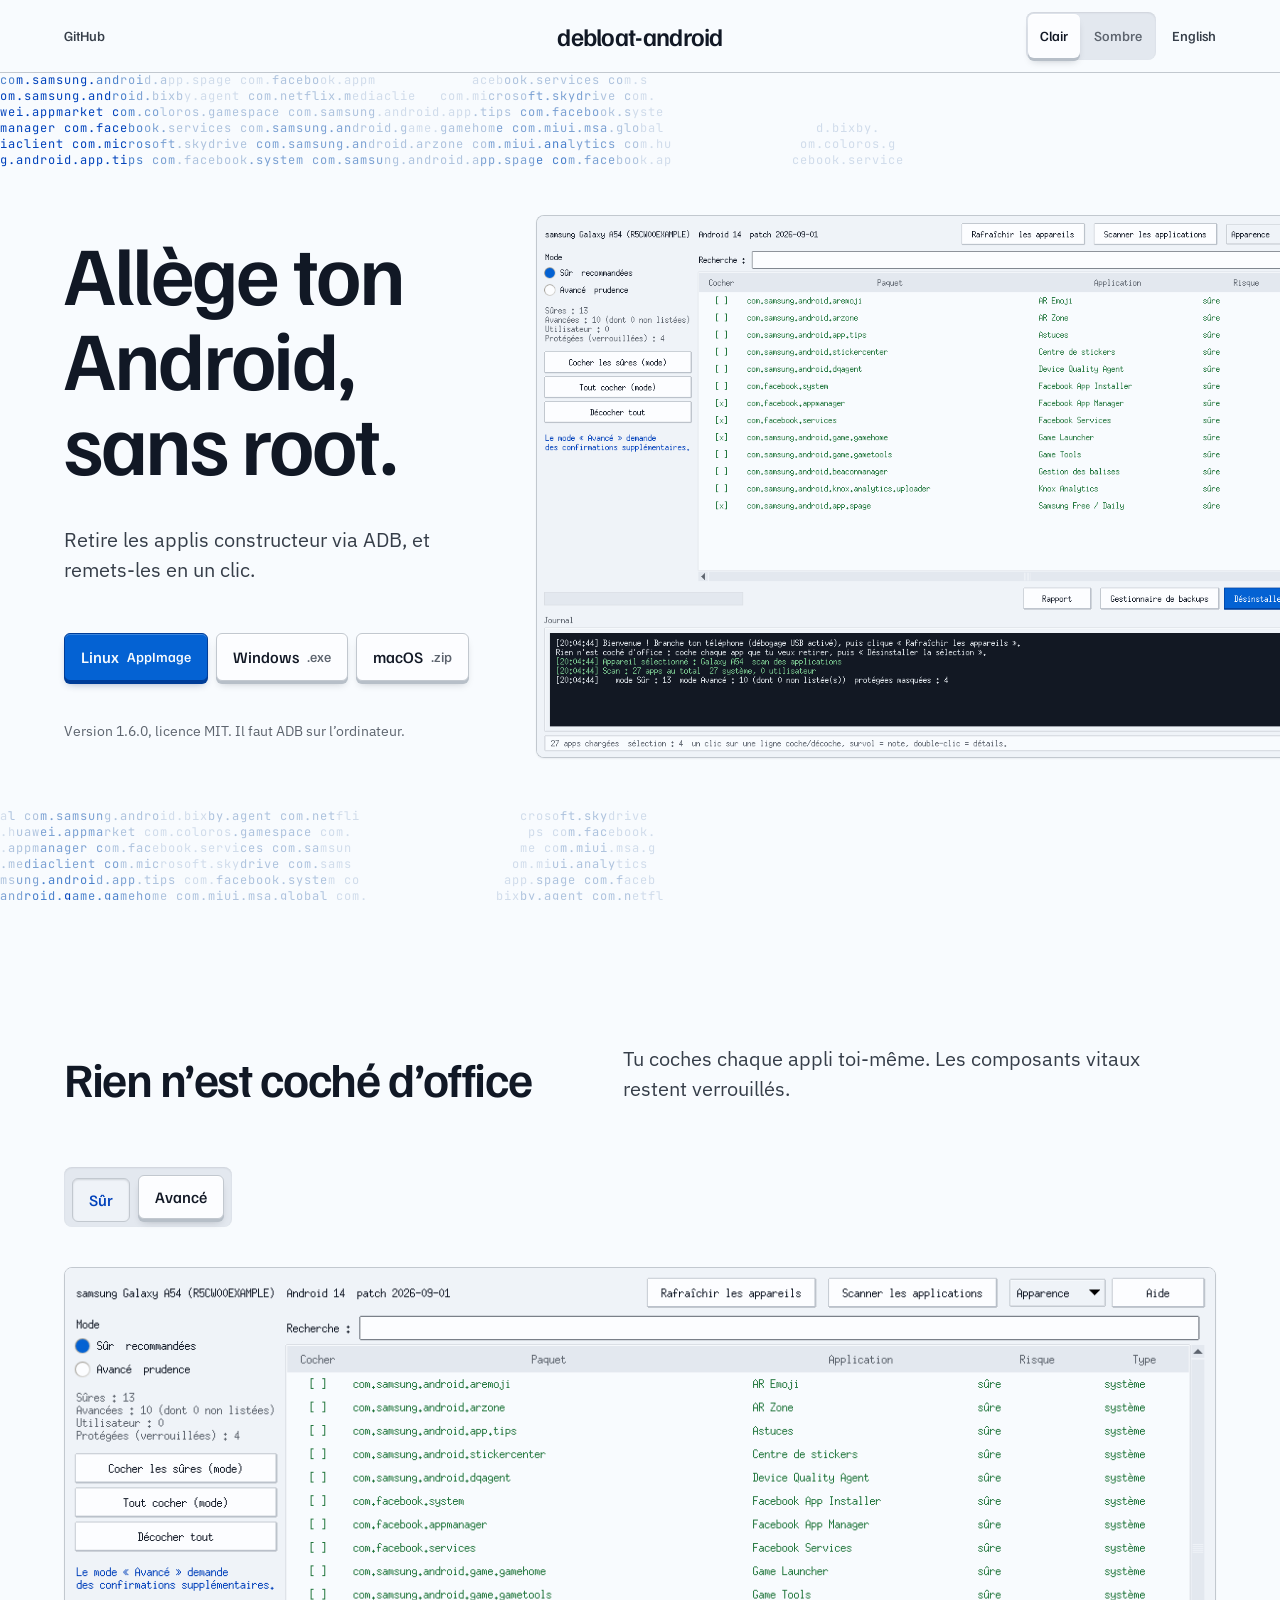
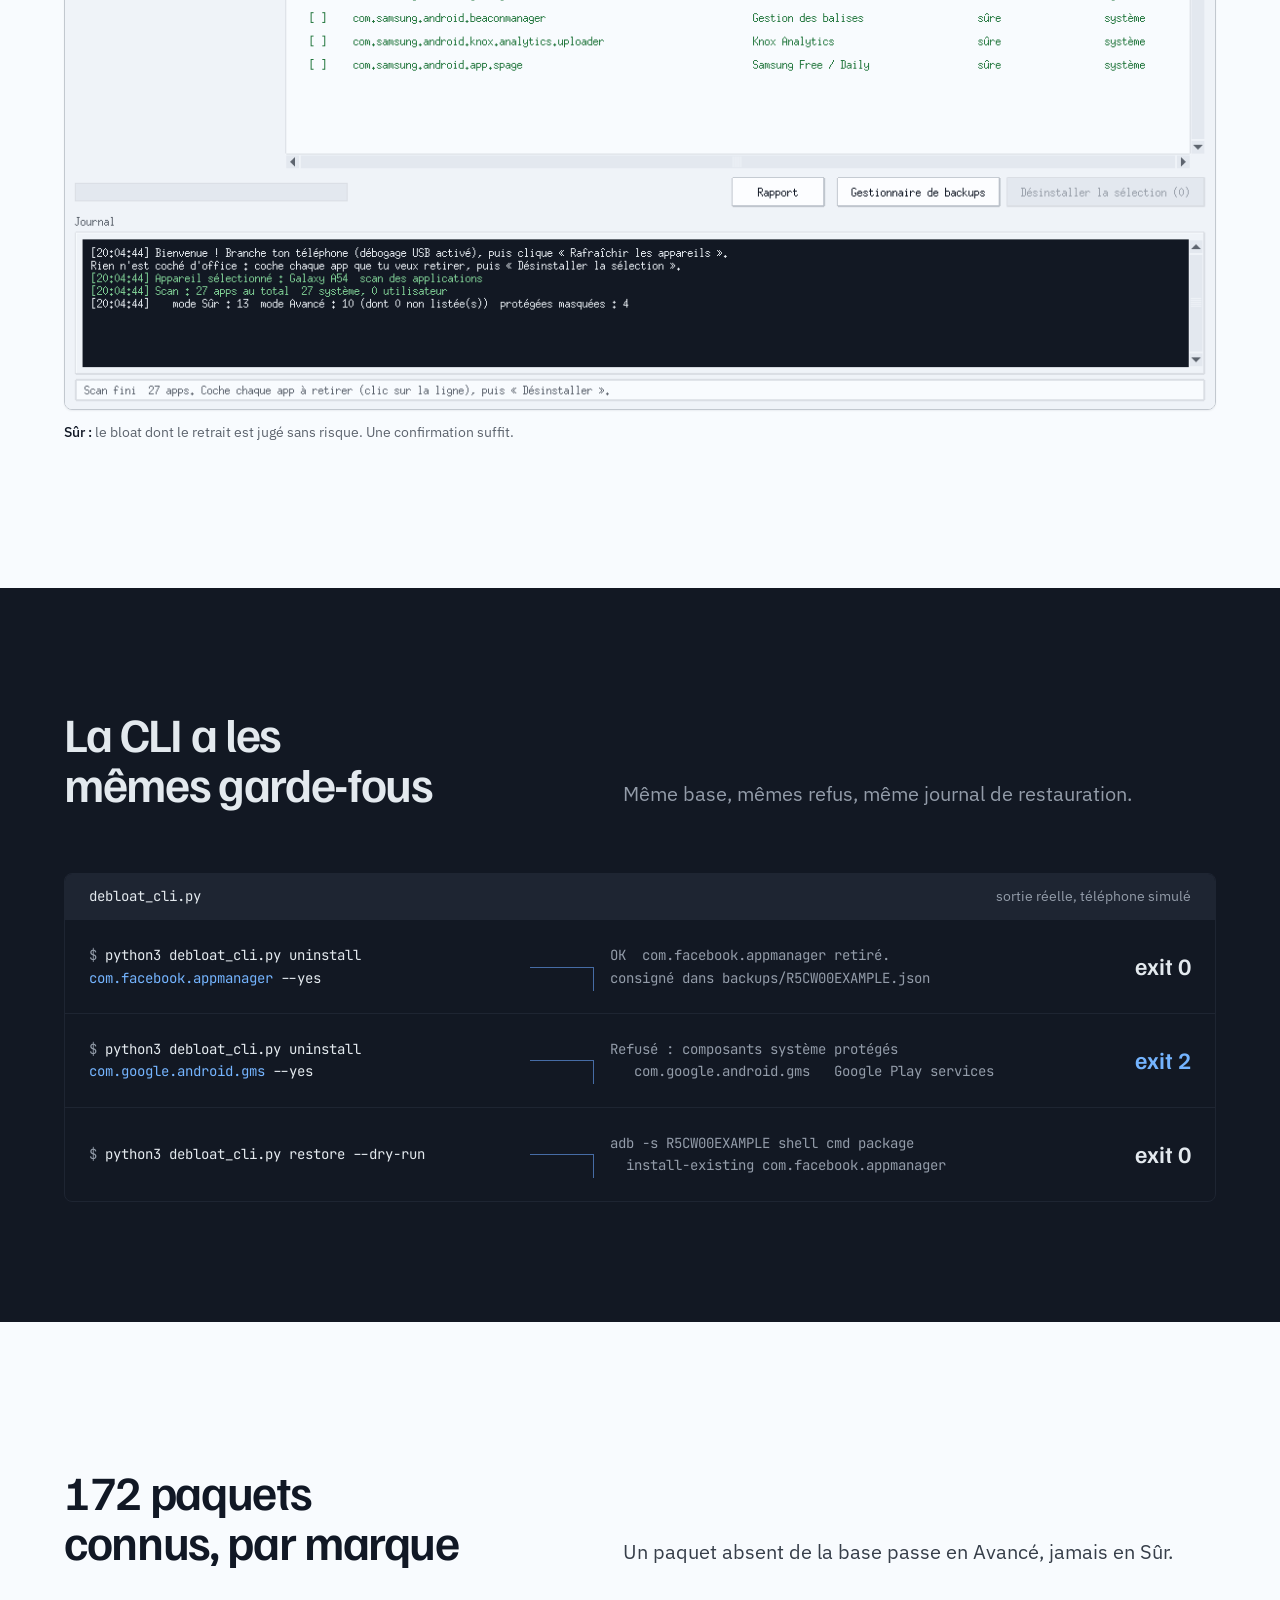
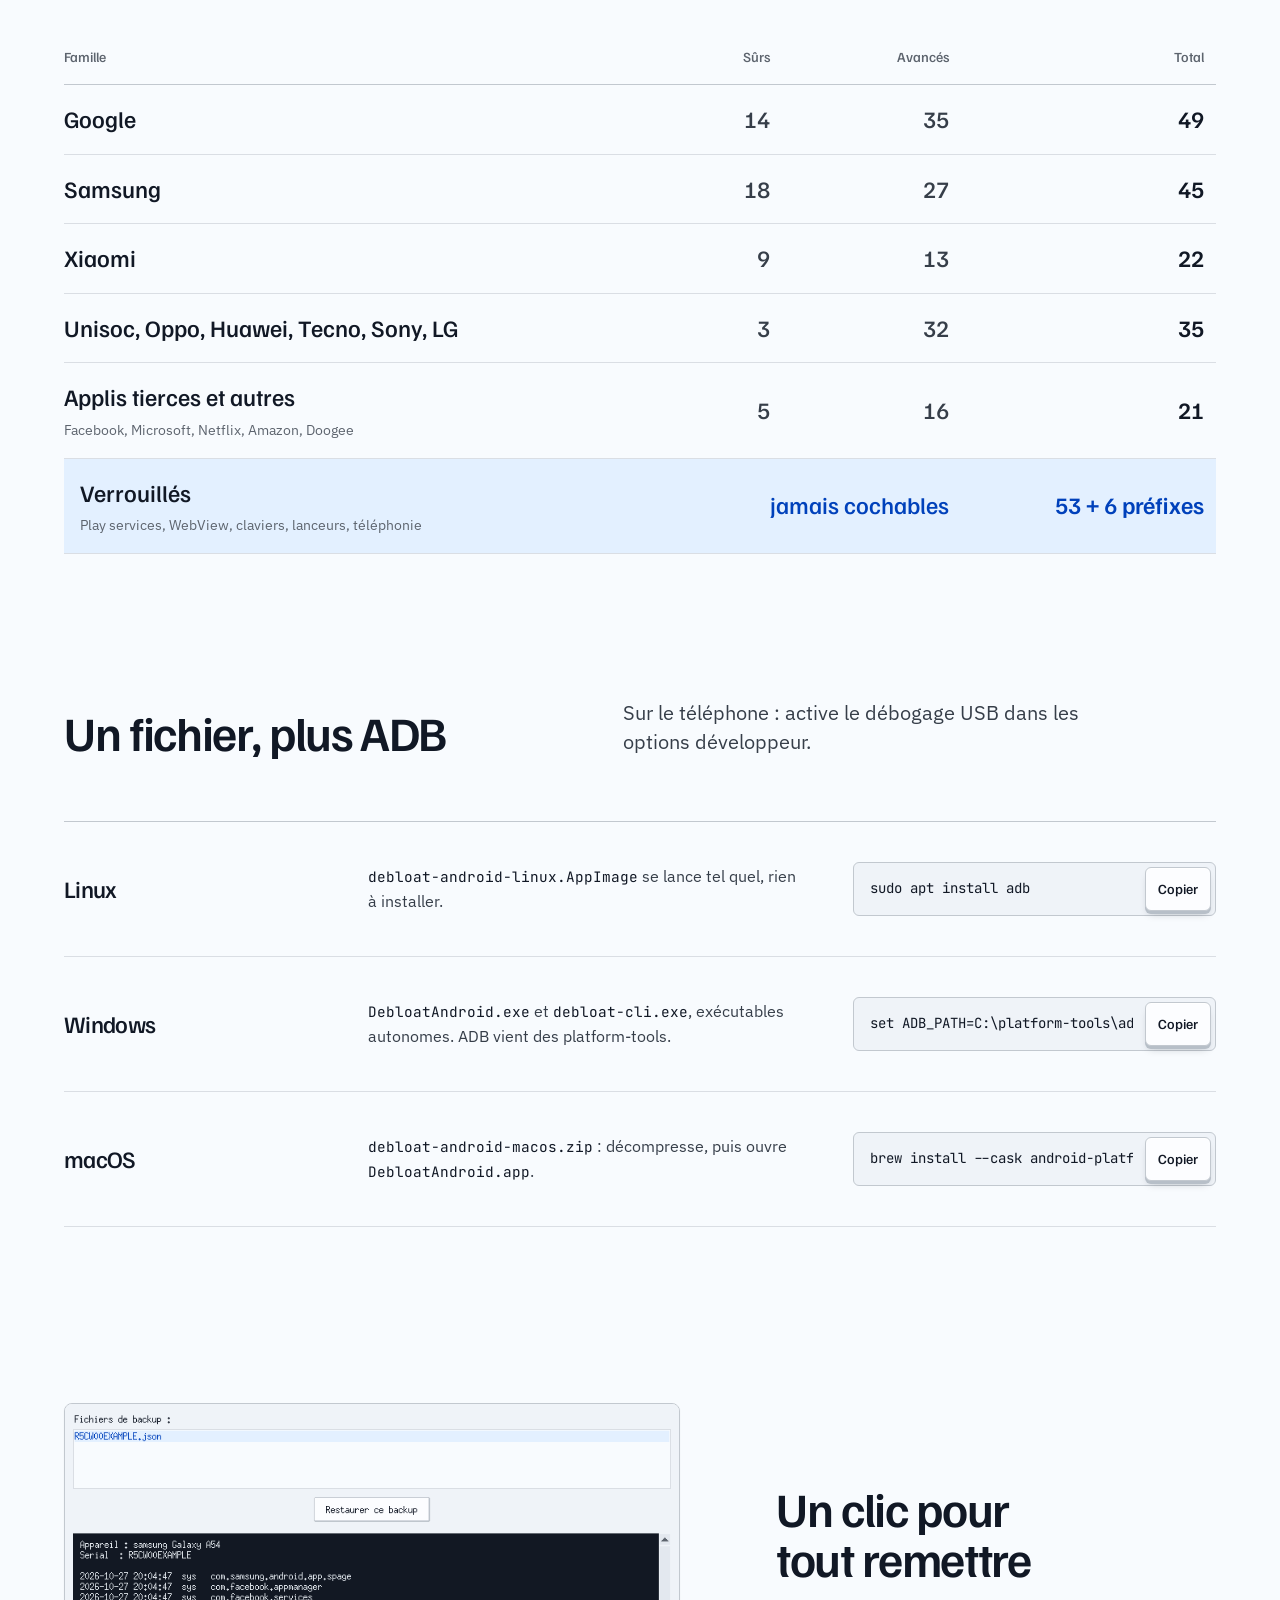
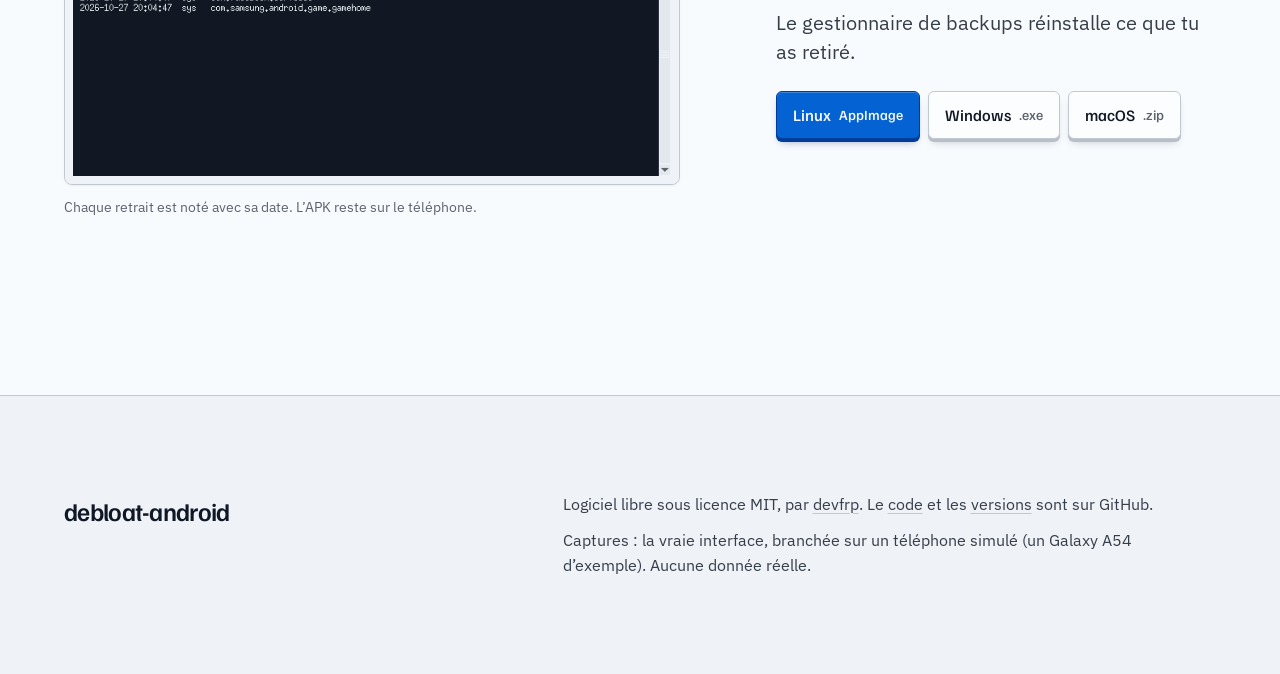
==== commit f7a4d9df: "Mode sombre dans l'application et sur le site, version 1.6.0 Application : menu « Apparence » (comme" ====
--- a/docs/index.html
+++ b/docs/index.html
@@ -14,6 +14,7 @@
   <link rel="preconnect" href="https://fonts.googleapis.com">
   <link rel="preconnect" href="https://fonts.gstatic.com" crossorigin>
   <link href="https://fonts.googleapis.com/css2?family=Familjen+Grotesk:wght@500;600&family=IBM+Plex+Sans:wght@400;500&family=JetBrains+Mono:wght@400&display=swap" rel="stylesheet">
+  <script>try{var m=localStorage.getItem("mode");if(m==="dark"||m==="light")document.documentElement.dataset.mode=m}catch(e){}</script>
   <link rel="stylesheet" href="style.css">
   <script>document.documentElement.classList.add('js')</script>
 </head>
@@ -22,9 +23,15 @@
 
   <header class="mast">
     <div class="container mast-inner">
-      <a class="mast-link" href="https://github.com/devfrp/debloat-android">Code sur GitHub</a>
+      <a class="mast-link" href="https://github.com/devfrp/debloat-android">GitHub</a>
       <a class="wordmark" href="./">debloat-android</a>
-      <a class="mast-link mast-link--end" href="index.en.html" hreflang="en" lang="en">English</a>
+      <div class="mast-end">
+        <div class="mode-toggle" role="group" aria-label="Apparence" hidden>
+          <button class="mode-opt" type="button" data-mode-set="light">Clair</button>
+          <button class="mode-opt" type="button" data-mode-set="dark">Sombre</button>
+        </div>
+        <a class="mast-link" href="index.en.html" hreflang="en" lang="en">English</a>
+      </div>
     </div>
   </header>
 
@@ -40,10 +47,12 @@
             <a class="key" data-os="windows" href="https://github.com/devfrp/debloat-android/releases/latest/download/DebloatAndroid.exe">Windows <small>.exe</small></a>
             <a class="key" data-os="macos" href="https://github.com/devfrp/debloat-android/releases/latest/download/debloat-android-macos.zip">macOS <small>.zip</small></a>
           </div>
-          <p class="hero-note">Version 1.5.0, licence MIT. Il faut ADB sur l’ordinateur.</p>
+          <p class="hero-note">Version 1.6.0, licence MIT. Il faut ADB sur l’ordinateur.</p>
         </div>
         <figure class="shot hero-shot">
-          <img src="assets/gui-safe-fr.png" width="1180" height="760" fetchpriority="high"
+          <img class="only-light" src="assets/gui-safe-fr.png" width="1180" height="760" fetchpriority="high"
+               alt="La fenêtre de debloat-android après un scan : mode Sûr, treize applis Samsung et Facebook listées, quatre cochées, journal du scan en bas.">
+          <img class="only-dark" src="assets/gui-safe-fr-dark.png" width="1180" height="760" loading="lazy"
                alt="La fenêtre de debloat-android après un scan : mode Sûr, treize applis Samsung et Facebook listées, quatre cochées, journal du scan en bas.">
         </figure>
       </div>
@@ -60,12 +69,16 @@
           <button class="key" type="button" data-switch="mode-avance" aria-pressed="false">Avancé</button>
         </div>
         <figure class="shot switch-panel" id="mode-sur">
-          <img src="assets/gui-safe-clean-fr.png" width="1180" height="760" loading="lazy"
+          <img class="only-light" src="assets/gui-safe-clean-fr.png" width="1180" height="760" loading="lazy"
+               alt="Mode Sûr juste après le scan : treize applis listées, aucune case cochée, bouton Désinstaller la sélection (0) grisé.">
+          <img class="only-dark" src="assets/gui-safe-clean-fr-dark.png" width="1180" height="760" loading="lazy"
                alt="Mode Sûr juste après le scan : treize applis listées, aucune case cochée, bouton Désinstaller la sélection (0) grisé.">
           <figcaption><strong>Sûr :</strong> le bloat dont le retrait est jugé sans risque. Une confirmation suffit.</figcaption>
         </figure>
         <figure class="shot switch-panel" id="mode-avance" hidden>
-          <img src="assets/gui-advanced-fr.png" width="1180" height="760" loading="lazy"
+          <img class="only-light" src="assets/gui-advanced-fr.png" width="1180" height="760" loading="lazy"
+               alt="Mode Avancé : Bixby, Samsung Pay, Samsung Cloud, Netflix et d’autres applis système à manier avec prudence.">
+          <img class="only-dark" src="assets/gui-advanced-fr-dark.png" width="1180" height="760" loading="lazy"
                alt="Mode Avancé : Bixby, Samsung Pay, Samsung Cloud, Netflix et d’autres applis système à manier avec prudence.">
           <figcaption><strong>Avancé :</strong> applis système sensibles et paquets non listés. Deux confirmations.</figcaption>
         </figure>
@@ -156,7 +169,9 @@
     <section class="close" id="telecharger">
       <div class="container close-grid">
         <figure class="shot">
-          <img src="assets/gui-backups-fr.png" width="760" height="470" loading="lazy"
+          <img class="only-light" src="assets/gui-backups-fr.png" width="760" height="470" loading="lazy"
+               alt="Le gestionnaire de backups : le fichier JSON du téléphone, les quatre retraits datés, et le bouton Restaurer ce backup.">
+          <img class="only-dark" src="assets/gui-backups-fr-dark.png" width="760" height="470" loading="lazy"
                alt="Le gestionnaire de backups : le fichier JSON du téléphone, les quatre retraits datés, et le bouton Restaurer ce backup.">
           <figcaption>Chaque retrait est noté avec sa date. L’APK reste sur le téléphone.</figcaption>
         </figure>
--- a/docs/style.css
+++ b/docs/style.css
@@ -1,12 +1,14 @@
 /* Hallmark · shape: Workbench · genre: modern-minimal · theme: Cobalt (deal 1/3, seed debloat-android-debloat-android-phone-58f7·7ae66291·2026-10-27·r0) · job: try · draw: ba26b4
  * hero: Stage · nav: masthead · footer: colophon block · imagery: screenshots 3 (Xvfb, the real Tkinter GUI on a simulated phone) · signature: the real scan window, four vendor apps checked, over a field of package names that thins from left to right
- * axes: light/grotesk-sans/cool · posture: restrained · contrast: pass · fold: pass · v2.0.0 */
+ * axes: light/grotesk-sans/cool · posture: restrained · contrast: pass · fold: pass · modes: light+dark · v2.0.0 */
 /* Hallmark · pre-emit critique: P4 H4 E4 S5 R4 V4 · weakest: P, a tool page argues little; the argument is reversibility, so the CLI refusal (exit 2) and the restore command carry it instead of adjectives */
 /* Hallmark · hero-review: not run apart, the hero went through sloplint render (44b, 44c, 79) · finish-review: opencode (fresh context) · fix · 3 findings · 3 resolved: the Safe panel now shows its own unchecked capture, the EN head sets in three lines, phone commands wrap · gap: none */
 @import url("./tokens.css");
 @import url("./base.css");
 
 :root { --shadow-tray: inset 0 1px 2px oklch(21% 0.028 262 / 0.1); --mast-h: 73px; }
+[data-mode="dark"] { --shadow-tray: inset 0 1px 2px oklch(8% 0.01 260 / 0.5); }
+@media (prefers-color-scheme: dark) { :root:not([data-mode]) { --shadow-tray: inset 0 1px 2px oklch(8% 0.01 260 / 0.5); } }
 
 body { font-variant-numeric: tabular-nums; }
 h1, h2, h3 { font-weight: var(--display-weight); color: var(--color-ink); }
@@ -23,7 +25,19 @@
 .wordmark { justify-self: center; font-family: var(--font-display); font-size: var(--text-xl); font-weight: 600; letter-spacing: var(--tracking-display); color: var(--color-ink); text-decoration: none; white-space: nowrap; }
 .mast-link { display: inline-flex; align-items: center; min-height: 44px; color: var(--color-ink-2); font-family: var(--font-display); font-size: var(--text-sm); font-weight: 500; text-decoration: underline; text-decoration-color: transparent; transition: color var(--dur-micro) var(--ease-out), text-decoration-color var(--dur-micro) var(--ease-out); }
 .mast-link:hover, .wordmark:hover { color: var(--color-accent); text-decoration-color: var(--color-accent); }
-.mast-link--end { justify-self: end; }
+
+
+/* light / dark: two keys on a sunken tray, beside the language link */
+.mast-end { justify-self: end; display: flex; align-items: center; gap: var(--space-md); }
+.mode-toggle { display: flex; gap: var(--space-3xs); padding: var(--space-3xs); border-radius: var(--radius-card); background: var(--color-paper-3); box-shadow: var(--shadow-tray); }
+.mode-opt { min-height: 44px; padding: 0 var(--space-sm); border: 0; border-radius: var(--radius-input); background: transparent; color: var(--color-muted); font: 500 var(--text-sm)/1 var(--font-display); cursor: pointer; transition: background-color var(--dur-micro) var(--ease-out), color var(--dur-micro) var(--ease-out); }
+.mode-opt:hover { color: var(--color-ink); }
+.mode-opt:active { background: var(--color-paper-2); }
+.mode-opt.active { background: var(--color-key-face); color: var(--color-ink); box-shadow: var(--shadow-key); }
+/* captures: the app in the page's own mode */
+.only-dark { display: none !important; }
+[data-mode="dark"] .only-dark { display: block !important; } [data-mode="dark"] .only-light { display: none !important; }
+@media (prefers-color-scheme: dark) { :root:not([data-mode]) .only-dark { display: block !important; } :root:not([data-mode]) .only-light { display: none !important; } }
 
 /* keycaps */
 .keys { display: flex; flex-wrap: wrap; gap: var(--space-xs); }
@@ -142,6 +156,8 @@
 }
 @media (max-width: 40rem) {
   .mast-inner { grid-template-columns: auto minmax(0, 1fr) auto; column-gap: var(--space-sm); }
+  .mast-end { gap: var(--space-xs); }
+  .mode-opt { padding: 0 var(--space-xs); }
   .wordmark { font-size: var(--text-lg); }
   .keys .key { flex: 1 1 100%; justify-content: center; }
   .ledger th, .ledger td { padding-inline: var(--space-xs); }
